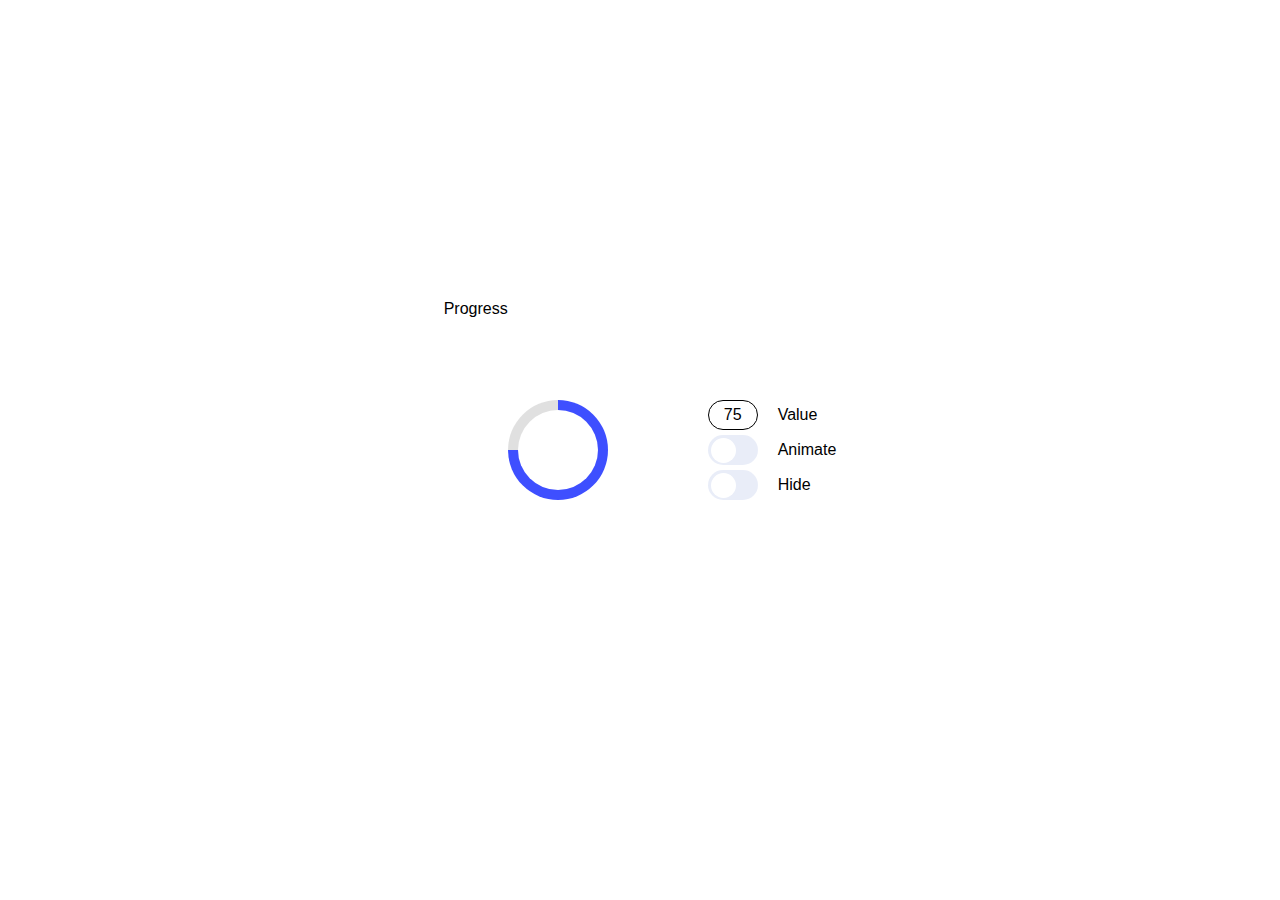
==== index.html @ 42bcc2c9 "gh-pages formatting" ====
<!DOCTYPE html>
<html lang="ru">
<head>
    <meta charset="UTF-8">
    <title>progress-test</title>
    <link rel="stylesheet" href="./progress.css">
</head>
<body>
    <div class="page">
        <div class="progress">
            Progress
            <div class="progress__container">
                <div class="progress__bar" id="progressCircle"></div>
                <span class="progress__settings">
                    <span>
                        <input id="value" value="75">
                        <label for="value">Value</label>
                    </span>
                    <span>
                        <input type="checkbox" id="animation" class="switcher">
                        <label for="animation">Animate</label>
                    </span>
                    <span>
                        <input type="checkbox" id="hide" class="switcher">
                        <label for="hide">Hide</label>
                    </span>
                </span>
            </div>
        </div>
    </div>
</body>
<script src="./scripts/script.js"></script>
<script src="./scripts/progress.js"></script>
<script src="./scripts/animation.js"></script>
<script src="./scripts/hide.js"></script>
</html>
---- progress.css ----
@keyframes rotate {
  100% {
    transform: rotate(360deg); } }

body, p {
  margin: 0; }

html {
  font-family: "Gill Sans", sans-serif; }

.progress, .progress__container, .page {
  display: flex;
  justify-content: center; }

.page {
  height: 100vh;
  width: 100vw;
  align-items: center; }

.progress__bar {
  position: relative;
  width: 70%;
  height: 100px;
  aspect-ratio: 1 / 1;
  margin: 100px auto;
  border-radius: 50%; }
  .progress__bar::after {
    content: '';
    position: absolute;
    top: 10px;
    left: 10px;
    right: 10px;
    bottom: 10px;
    background: #fff;
    border-radius: 50%;
    z-index: 1000; }

.progress__settings {
  display: flex;
  row-gap: 5px;
  flex-direction: column; }
  .progress__settings span {
    display: flex;
    align-items: center;
    column-gap: 20px; }
  .progress__settings input {
    height: 30px;
    width: 50px;
    padding: 10px;
    box-sizing: border-box;
    border-radius: 20px;
    border: 1px solid #000;
    font-family: "Gill Sans", sans-serif;
    font-size: 16px;
    outline: none;
    text-align: center; }

.switcher {
  position: relative;
  margin: 0;
  border: none !important;
  border-radius: 30px;
  background: rgba(222, 228, 245, 0.67);
  outline: none;
  cursor: pointer;
  transition: 0.3s;
  -webkit-appearance: none;
  -moz-appearance: none;
  appearance: none; }
  .switcher::after {
    content: "";
    position: absolute;
    width: 25px;
    height: 25px;
    top: 2.5px;
    left: 3px;
    background-color: #fff;
    border-radius: 50%;
    transform: translateX(0);
    transition: 0.3s; }
  .switcher:checked {
    background-color: #3e4fff; }
  .switcher:checked::after {
    transform: translateX(calc(100% - 6px)); }
  .switcher:disabled {
    background-color: #c0c0c0; }
  .switcher:disabled::after {
    background-color: #e5e5e5; }

@media screen and (orientation: landscape) {
  .progress__container {
    align-items: center;
    flex-direction: row;
    column-gap: 100px; }
  .progress {
    width: calc(100vw * 0.5); } }

@media screen and (orientation: portrait) {
  html {
    font-size: 38px; }
  .progress__container {
    flex-direction: column;
    width: 100%;
    align-items: center; }
  .progress {
    width: calc(100vw * 0.6); }
  .progress__bar {
    height: 100%;
    margin: 200px auto; }
    .progress__bar::after {
      top: 20px;
      left: 20px;
      bottom: 20px;
      right: 20px; }
  .progress__settings {
    width: fit-content;
    row-gap: 20px; }
    .progress__settings span {
      width: max-content; }
    .progress__settings input {
      height: 60px;
      width: 130px;
      border-radius: 50px;
      font-size: 24px; }
  .switcher::after {
    width: 55px;
    height: 55px; }
  .switcher:checked::after {
    transform: translateX(calc(100% + 14px)); } }
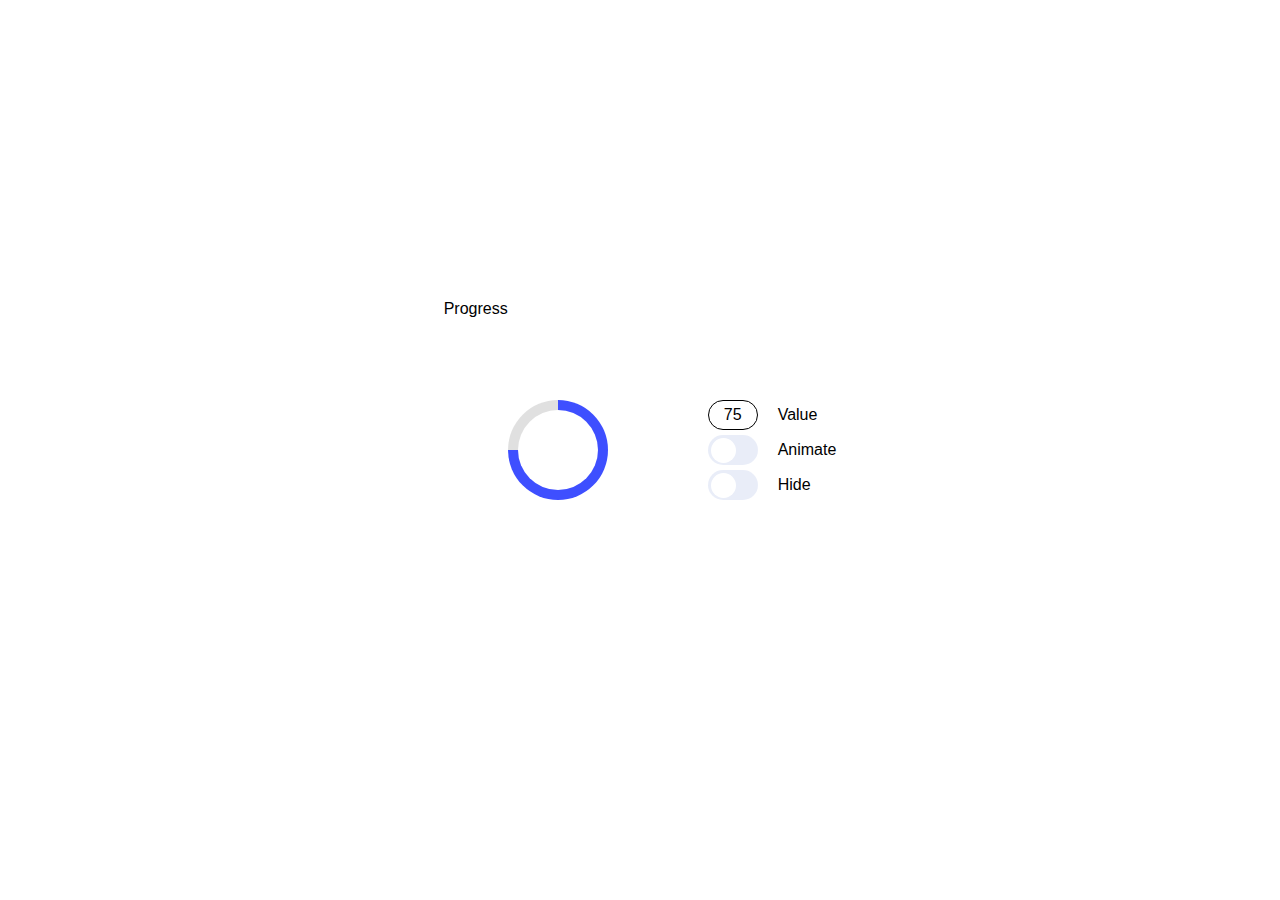
==== commit ea2a1862: "Merge branch 'main' of github.com:arinaaaaaaa/progress-test" ====
--- a/index.html
+++ b/index.html
@@ -8,7 +8,7 @@
 <body>
     <div class="page">
         <div class="progress">
-            Progress
+            <p>Progress</p>
             <div class="progress__container">
                 <div class="progress__bar" id="progressCircle"></div>
                 <span class="progress__settings">
